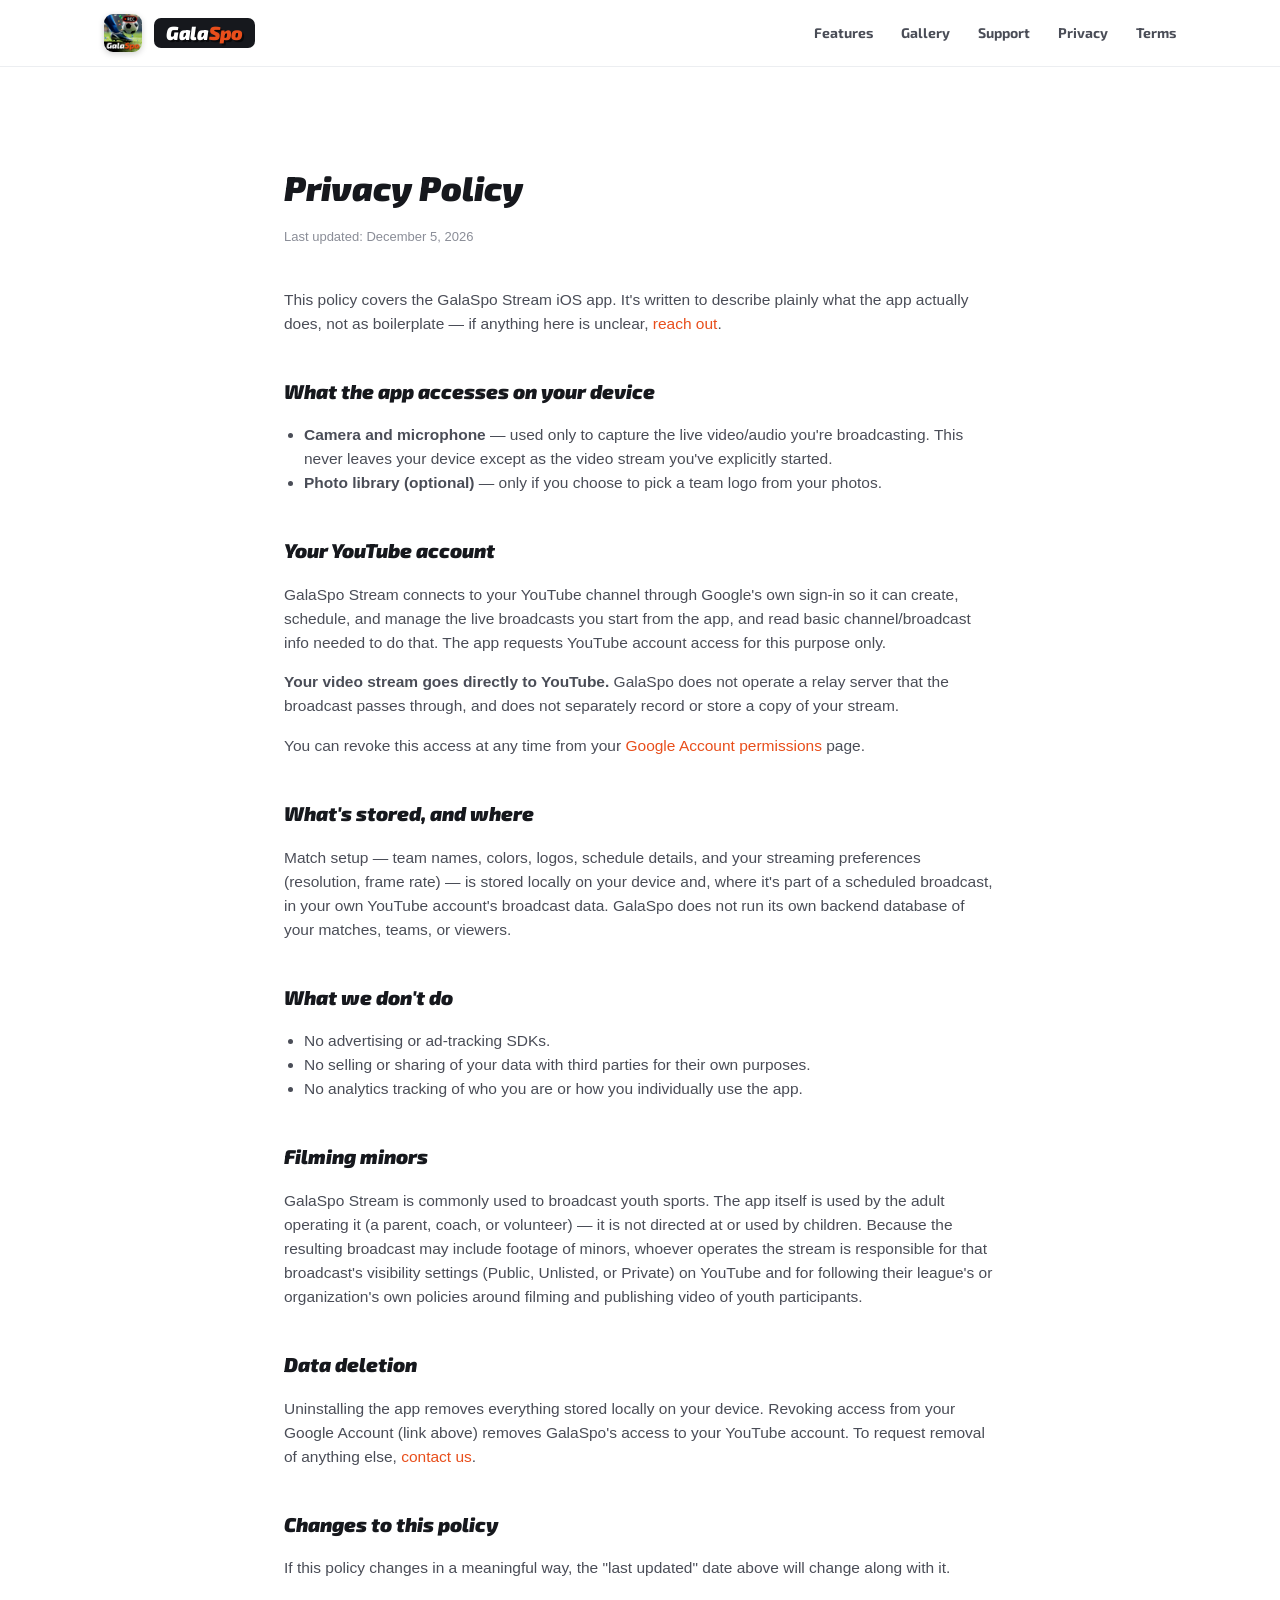
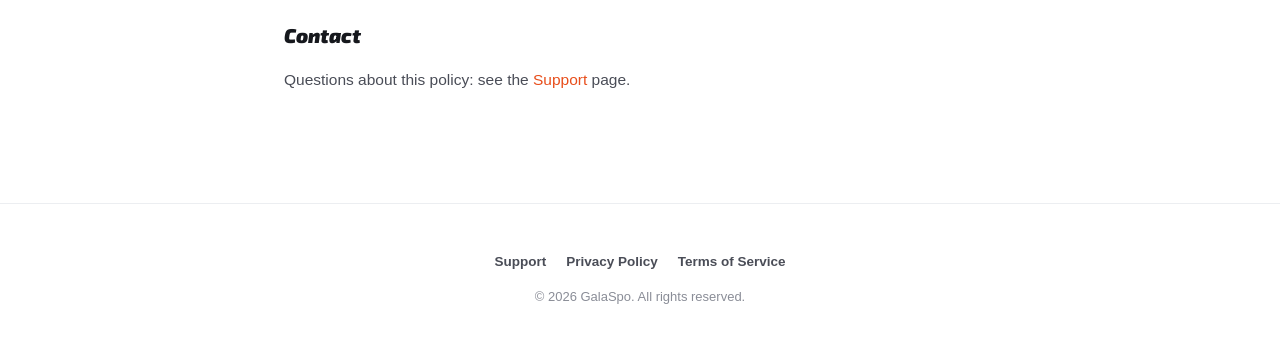
==== privacy.html @ 10a59825 "Rewrite hero copy, add Terms of Service page Catchier "no crew, no cost" hero lead. Terms of Service" ====
<!doctype html>
<html lang="en">
<head>
<meta charset="utf-8">
<meta name="viewport" content="width=device-width, initial-scale=1">
<meta name="color-scheme" content="only light">
<title>Privacy Policy — GalaSpo Stream</title>
<link rel="preconnect" href="https://fonts.googleapis.com">
<link rel="preconnect" href="https://fonts.gstatic.com" crossorigin>
<link href="https://fonts.googleapis.com/css2?family=Exo+2:ital,wght@0,700;0,900;1,900&display=swap" rel="stylesheet">
<link rel="icon" href="images/brand/favicon-32.png" sizes="32x32">
<link rel="icon" href="images/brand/favicon-16.png" sizes="16x16">
<link rel="apple-touch-icon" href="images/brand/favicon-180.png">
<link rel="stylesheet" href="styles.css">
</head>
<body>

<header class="site">
  <nav class="site">
    <div class="brand">
      <img class="app-icon" src="images/brand/app-icon-180.png" alt="GalaSpo Stream app icon">
      <div class="logo-wordmark"><span class="gala">Gala</span><span class="spo">Spo</span></div>
    </div>
    <div class="links">
      <a href="index.html#features">Features</a>
      <a href="index.html#gallery">Gallery</a>
      <a href="support.html">Support</a>
      <a href="privacy.html">Privacy</a>
      <a href="terms.html">Terms</a>
    </div>
  </nav>
</header>

<div class="doc">
  <h1>Privacy Policy</h1>
  <p class="updated">Last updated: <span id="date"></span></p>

  <p>
    This policy covers the GalaSpo Stream iOS app. It's written to describe
    plainly what the app actually does, not as boilerplate — if anything
    here is unclear, <a href="support.html">reach out</a>.
  </p>

  <h2>What the app accesses on your device</h2>
  <ul>
    <li><strong>Camera and microphone</strong> — used only to capture the live video/audio you're broadcasting. This never leaves your device except as the video stream you've explicitly started.</li>
    <li><strong>Photo library (optional)</strong> — only if you choose to pick a team logo from your photos.</li>
  </ul>

  <h2>Your YouTube account</h2>
  <p>
    GalaSpo Stream connects to your YouTube channel through Google's own
    sign-in so it can create, schedule, and manage the live broadcasts you
    start from the app, and read basic channel/broadcast info needed to do
    that. The app requests YouTube account access for this purpose only.
  </p>
  <p>
    <strong>Your video stream goes directly to YouTube.</strong> GalaSpo
    does not operate a relay server that the broadcast passes through, and
    does not separately record or store a copy of your stream.
  </p>
  <p>
    You can revoke this access at any time from your
    <a href="https://myaccount.google.com/permissions" target="_blank" rel="noopener">Google Account permissions</a>
    page.
  </p>

  <h2>What's stored, and where</h2>
  <p>
    Match setup — team names, colors, logos, schedule details, and your
    streaming preferences (resolution, frame rate) — is stored locally on
    your device and, where it's part of a scheduled broadcast, in your own
    YouTube account's broadcast data. GalaSpo does not run its own backend
    database of your matches, teams, or viewers.
  </p>

  <h2>What we don't do</h2>
  <ul>
    <li>No advertising or ad-tracking SDKs.</li>
    <li>No selling or sharing of your data with third parties for their own purposes.</li>
    <li>No analytics tracking of who you are or how you individually use the app.</li>
  </ul>

  <h2>Filming minors</h2>
  <p>
    GalaSpo Stream is commonly used to broadcast youth sports. The app
    itself is used by the adult operating it (a parent, coach, or
    volunteer) — it is not directed at or used by children. Because the
    resulting broadcast may include footage of minors, whoever operates
    the stream is responsible for that broadcast's visibility settings
    (Public, Unlisted, or Private) on YouTube and for following their
    league's or organization's own policies around filming and publishing
    video of youth participants.
  </p>

  <h2>Data deletion</h2>
  <p>
    Uninstalling the app removes everything stored locally on your device.
    Revoking access from your Google Account (link above) removes GalaSpo's
    access to your YouTube account. To request removal of anything else,
    <a href="support.html">contact us</a>.
  </p>

  <h2>Changes to this policy</h2>
  <p>
    If this policy changes in a meaningful way, the "last updated" date
    above will change along with it.
  </p>

  <h2>Contact</h2>
  <p>Questions about this policy: see the <a href="support.html">Support</a> page.</p>
</div>

<footer class="site">
  <div class="links">
    <a href="support.html">Support</a>
    <a href="privacy.html">Privacy Policy</a>
    <a href="terms.html">Terms of Service</a>
  </div>
  &copy; <span id="year"></span> GalaSpo. All rights reserved.
</footer>

<script>
  document.getElementById("year").textContent = new Date().getFullYear();
  document.getElementById("date").textContent = new Date().toLocaleDateString(undefined, { year: "numeric", month: "long", day: "numeric" });
</script>
</body>
</html>
---- styles.css ----
:root {
  --bg: #ffffff;
  --ink: #16181d;
  --ink-dim: #4a4d57;
  --ink-faint: #8a8d97;
  --orange: #e84e1b;
  --orange-dim: rgba(232, 78, 27, 0.12);
  --border: #eceef1;
  --panel: #f7f7f9;
  --max: 1120px;
}

* { box-sizing: border-box; }

/* Forces light rendering unconditionally — without this, a browser in
   system dark mode can still dark-style native chrome this page doesn't
   explicitly control (scrollbars, form control chrome, default focus
   rings) even though every background/text color below is already a
   hardcoded light-theme value, not a dark-mode-adaptive one. */
html { color-scheme: only light; }

html { scroll-behavior: smooth; }

body {
  margin: 0;
  font-family: -apple-system, BlinkMacSystemFont, "Segoe UI", Roboto, Helvetica, Arial, sans-serif;
  background: var(--bg);
  color: var(--ink);
  line-height: 1.55;
}

/* Headers/accents use Exo 2 throughout, per brand spec */
h1, h2, h3, .logo-wordmark, .kicker, .eyebrow, nav.site .links a, .btn {
  font-family: "Exo 2", -apple-system, BlinkMacSystemFont, sans-serif;
}

/* Headers specifically (not the kicker/eyebrow labels, nav links, or
   buttons above — those stay upright) are italic, matching the
   wordmark's own Black Italic treatment. Needs the actual italic font
   file loaded at whatever weight each header renders at (see each
   header's own font-weight below) — the <link> in every page's <head>
   was widened to cover this; without a matching italic weight loaded,
   the browser falls back to a synthetic slant instead of the real font. */
h1, h2, h3 {
  font-style: italic;
}

a { color: var(--orange); text-decoration: none; }
a:hover { text-decoration: underline; }

img { max-width: 100%; display: block; }

.wrap {
  max-width: var(--max);
  margin: 0 auto;
  padding: 0 24px;
}

/* Nav / logo */
header.site {
  position: sticky;
  top: 0;
  z-index: 10;
  background: rgba(255, 255, 255, 0.9);
  backdrop-filter: saturate(150%) blur(10px);
  border-bottom: 1px solid var(--border);
}

nav.site {
  display: flex;
  align-items: center;
  justify-content: space-between;
  padding: 14px 24px;
  max-width: var(--max);
  margin: 0 auto;
}

.brand {
  display: flex;
  align-items: center;
  gap: 12px;
}

.brand img.app-icon {
  width: 38px;
  height: 38px;
  border-radius: 9px;
  box-shadow: 0 2px 6px rgba(0, 0, 0, 0.18);
}

/* The wordmark: Exo 2 Black Italic, "Gala" white / "Spo" brand orange,
   on a dark chip — matches the real app icon's own wordmark treatment
   exactly (white text needs a dark backing to read on a white page). */
.logo-wordmark {
  font-weight: 900;
  font-style: italic;
  font-size: 19px;
  letter-spacing: -0.3px;
  background: var(--ink);
  padding: 5px 12px 6px;
  border-radius: 7px;
  line-height: 1;
}

.logo-wordmark .gala { color: #ffffff; }
.logo-wordmark .spo { color: var(--orange); }

.logo-wordmark,
.logo-wordmark .gala,
.logo-wordmark .spo {
  text-shadow: 2px 2px 0 rgba(0, 0, 0, 0.55);
}

/* Larger hero version of the same wordmark */
.logo-wordmark.lg {
  font-size: 34px;
  padding: 10px 20px 12px;
  border-radius: 11px;
  display: inline-block;
}
.logo-wordmark.lg, .logo-wordmark.lg .gala, .logo-wordmark.lg .spo {
  text-shadow: 3px 3px 0 rgba(0, 0, 0, 0.55);
}

nav.site .links {
  display: flex;
  gap: 28px;
  font-size: 14px;
  font-weight: 700;
}

nav.site .links a { color: var(--ink-dim); }
nav.site .links a:hover { color: var(--orange); text-decoration: none; }

/* Hero */
.hero {
  padding: 80px 24px 0;
  text-align: center;
}

/* Scoped to .hero specifically, not the shared .wrap class (used
   elsewhere for full-width grids that must NOT be flex-centered) —
   belt-and-suspenders centering for the hero's own children alongside
   each element's individual margin: 0 auto. */
.hero .wrap {
  display: flex;
  flex-direction: column;
  align-items: center;
}

.hero .wrap > * { max-width: 100%; }

.hero .eyebrow {
  display: inline-block;
  color: var(--orange);
  font-weight: 800;
  letter-spacing: 2px;
  font-size: 12px;
  text-transform: uppercase;
  border: 1px solid var(--orange);
  border-radius: 999px;
  padding: 6px 14px;
  margin-bottom: 28px;
}

.hero-icon {
  display: block;
  width: 84px;
  height: 84px;
  border-radius: 20px;
  margin: 0 auto 28px;
  box-shadow: 0 8px 24px rgba(0, 0, 0, 0.18);
}

.hero h1 {
  font-size: clamp(32px, 6vw, 54px);
  font-weight: 900;
  margin: 0 0 18px;
  letter-spacing: -0.5px;
  color: var(--ink);
}

.hero h1 .accent { color: var(--orange); }

.hero p.lead {
  max-width: 620px;
  margin: 0 auto 36px;
  color: var(--ink-dim);
  font-size: clamp(16px, 2.2vw, 19px);
}

.cta-row {
  display: flex;
  gap: 16px;
  justify-content: center;
  flex-wrap: wrap;
  margin-bottom: 56px;
}

.btn {
  display: inline-block;
  padding: 14px 28px;
  border-radius: 10px;
  font-weight: 800;
  font-size: 15px;
  text-decoration: none;
}

.btn-primary {
  background: var(--orange);
  color: #fff;
}
.btn-primary:hover { background: #cf4416; text-decoration: none; }

.btn-secondary {
  background: transparent;
  color: var(--ink);
  border: 1px solid var(--border);
}
.btn-secondary:hover { border-color: var(--orange); text-decoration: none; color: var(--orange); }

.status-badge {
  display: inline-flex;
  align-items: center;
  gap: 9px;
  background: var(--panel);
  border: 1px solid var(--border);
  border-radius: 999px;
  padding: 9px 18px;
  font-size: 13px;
  font-weight: 700;
  color: var(--ink-dim);
  margin-bottom: 56px;
}

.status-dot {
  width: 8px;
  height: 8px;
  border-radius: 50%;
  background: var(--orange);
  flex: none;
  animation: status-pulse 2s ease-in-out infinite;
}

@keyframes status-pulse {
  0%, 100% { opacity: 1; }
  50% { opacity: 0.3; }
}

.hero-image {
  max-width: 880px;
  margin: 0 auto;
}
.hero-image img, .hero-image svg { width: 100%; height: auto; }

/* Sections */
section { padding: 88px 24px; }

.section-head {
  text-align: center;
  max-width: 640px;
  margin: 0 auto 56px;
}

.section-head .kicker {
  color: var(--orange);
  font-weight: 800;
  letter-spacing: 2px;
  font-size: 12px;
  text-transform: uppercase;
}

.section-head h2 {
  font-size: clamp(26px, 4vw, 36px);
  margin: 10px 0 12px;
  font-weight: 900;
  color: var(--ink);
}

.section-head p {
  color: var(--ink-dim);
  font-size: 16px;
}

/* Image-heavy alternating feature rows */
.feature-row {
  display: grid;
  grid-template-columns: 1fr 1fr;
  gap: 56px;
  align-items: center;
  padding: 56px 0;
  border-bottom: 1px solid var(--border);
}

.feature-row:last-child { border-bottom: none; }

.feature-row.reverse .feature-media { order: 2; }
.feature-row.reverse .feature-text { order: 1; }

@media (max-width: 780px) {
  .feature-row, .feature-row.reverse .feature-media, .feature-row.reverse .feature-text {
    grid-template-columns: 1fr;
    order: initial;
  }
  .feature-row { grid-template-columns: 1fr; gap: 28px; }
}

.feature-media {
  background: var(--panel);
  border: 1px solid var(--border);
  border-radius: 18px;
  padding: 28px;
  display: flex;
  align-items: center;
  justify-content: center;
}

.feature-media svg { width: 100%; height: auto; max-width: 360px; }

.feature-text .num {
  color: var(--orange);
  font-weight: 900;
  font-size: 13px;
  letter-spacing: 2px;
  margin-bottom: 10px;
  display: block;
}

.feature-text h3 {
  font-size: 24px;
  font-weight: 900;
  margin: 0 0 12px;
  color: var(--ink);
}

.feature-text p {
  color: var(--ink-dim);
  font-size: 16px;
  margin: 0;
}

/* Gallery */
.gallery-section { background: var(--panel); border-top: 1px solid var(--border); border-bottom: 1px solid var(--border); }

.gallery-grid {
  display: grid;
  grid-template-columns: repeat(auto-fill, minmax(220px, 1fr));
  gap: 16px;
}

.gallery-item {
  aspect-ratio: 4 / 3;
  border-radius: 12px;
  overflow: hidden;
  border: 1px solid var(--border);
  background: #fff;
}

.gallery-item img {
  width: 100%;
  height: 100%;
  object-fit: cover;
}

.gallery-empty {
  aspect-ratio: 4 / 3;
  border-radius: 12px;
  border: 1.5px dashed #d7d9de;
  display: flex;
  align-items: center;
  justify-content: center;
  text-align: center;
  color: var(--ink-faint);
  font-size: 13px;
  padding: 16px;
  background: #fff;
}

/* Footer */
footer.site {
  padding: 48px 24px;
  border-top: 1px solid var(--border);
  text-align: center;
  color: var(--ink-faint);
  font-size: 13px;
}

footer.site .links {
  display: flex;
  gap: 20px;
  justify-content: center;
  margin-bottom: 14px;
  font-size: 13.5px;
  font-weight: 700;
}

footer.site .links a { color: var(--ink-dim); }
footer.site .links a:hover { color: var(--orange); }

/* Simple content pages (privacy/support) */
.doc {
  max-width: 760px;
  margin: 0 auto;
  padding: 72px 24px 96px;
}

.doc h1 { font-size: 34px; font-weight: 900; margin-bottom: 6px; color: var(--ink); }
.doc .updated { color: var(--ink-faint); font-size: 13px; margin-bottom: 40px; }
.doc h2 { font-size: 20px; font-weight: 900; margin-top: 40px; color: var(--ink); }
.doc p, .doc li { color: var(--ink-dim); font-size: 15.5px; }
.doc ul { padding-left: 20px; }
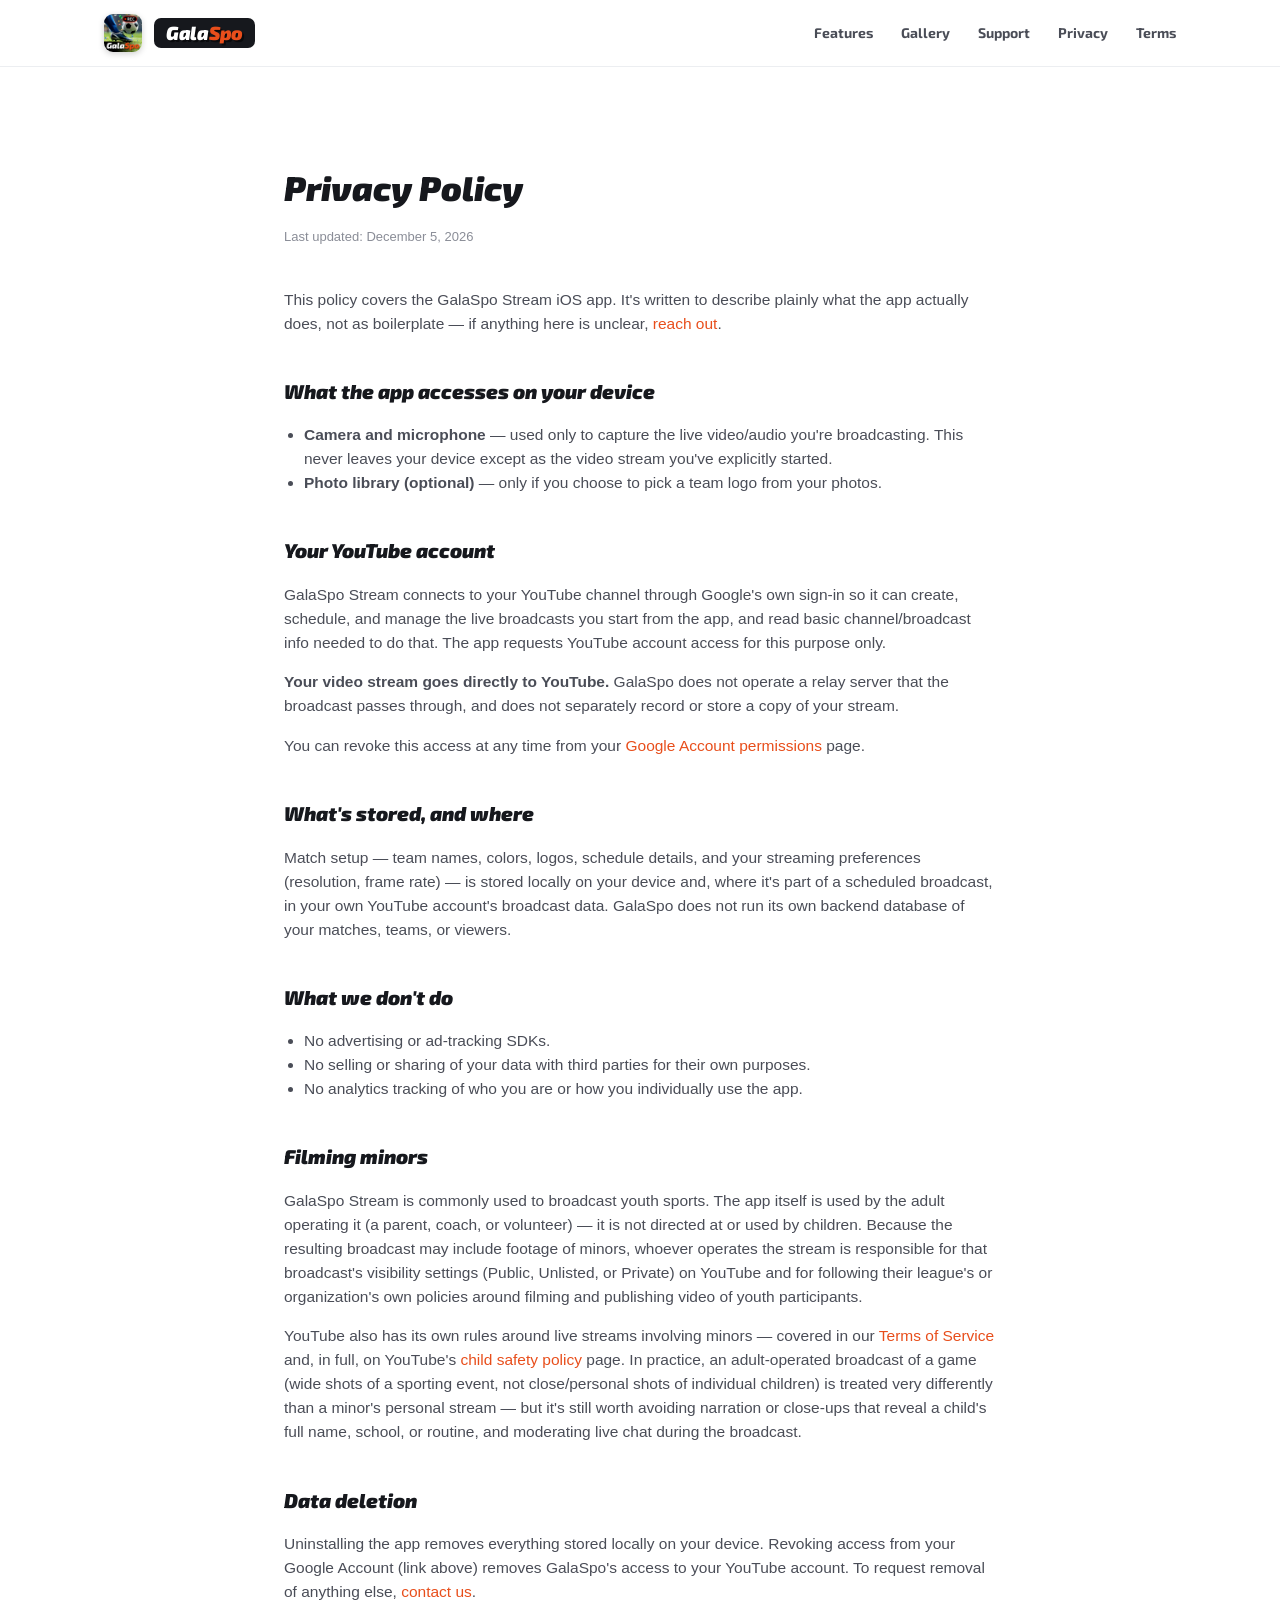
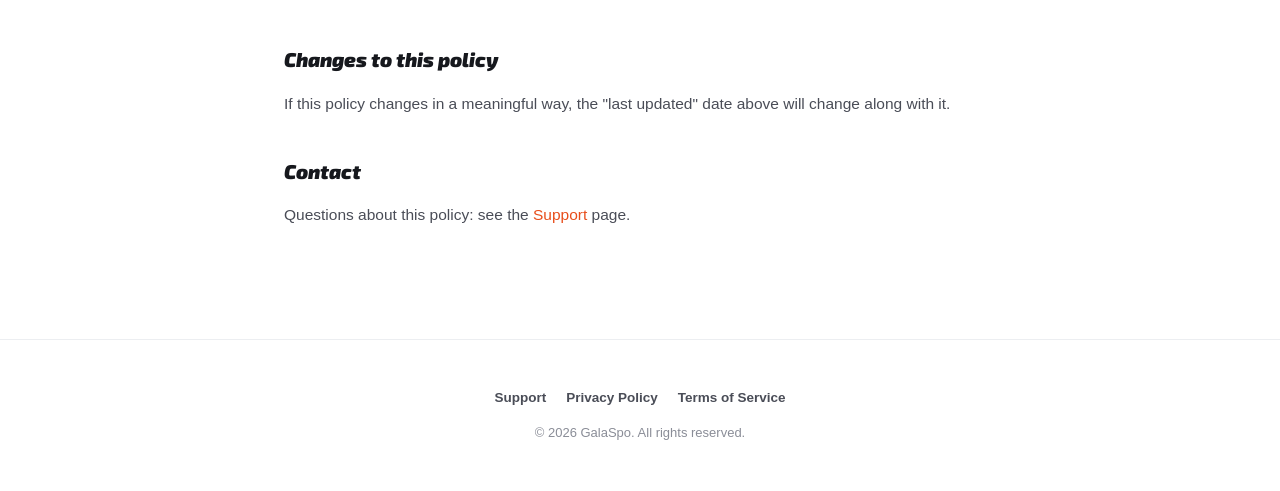
==== commit 2777dd51: "Note YouTube's own age/live-streaming rules in Terms and Privacy Not GalaSpo's policy to set or enfo" ====
--- a/privacy.html
+++ b/privacy.html
@@ -92,6 +92,17 @@
     league's or organization's own policies around filming and publishing
     video of youth participants.
   </p>
+  <p>
+    YouTube also has its own rules around live streams involving minors —
+    covered in our <a href="terms.html">Terms of Service</a> and, in full,
+    on YouTube's <a href="https://support.google.com/youtube/answer/2801999" target="_blank" rel="noopener">child safety policy</a> page.
+    In practice, an adult-operated broadcast of a game (wide shots of a
+    sporting event, not close/personal shots of individual children) is
+    treated very differently than a minor's personal stream — but it's
+    still worth avoiding narration or close-ups that reveal a child's full
+    name, school, or routine, and moderating live chat during the
+    broadcast.
+  </p>
 
   <h2>Data deletion</h2>
   <p>
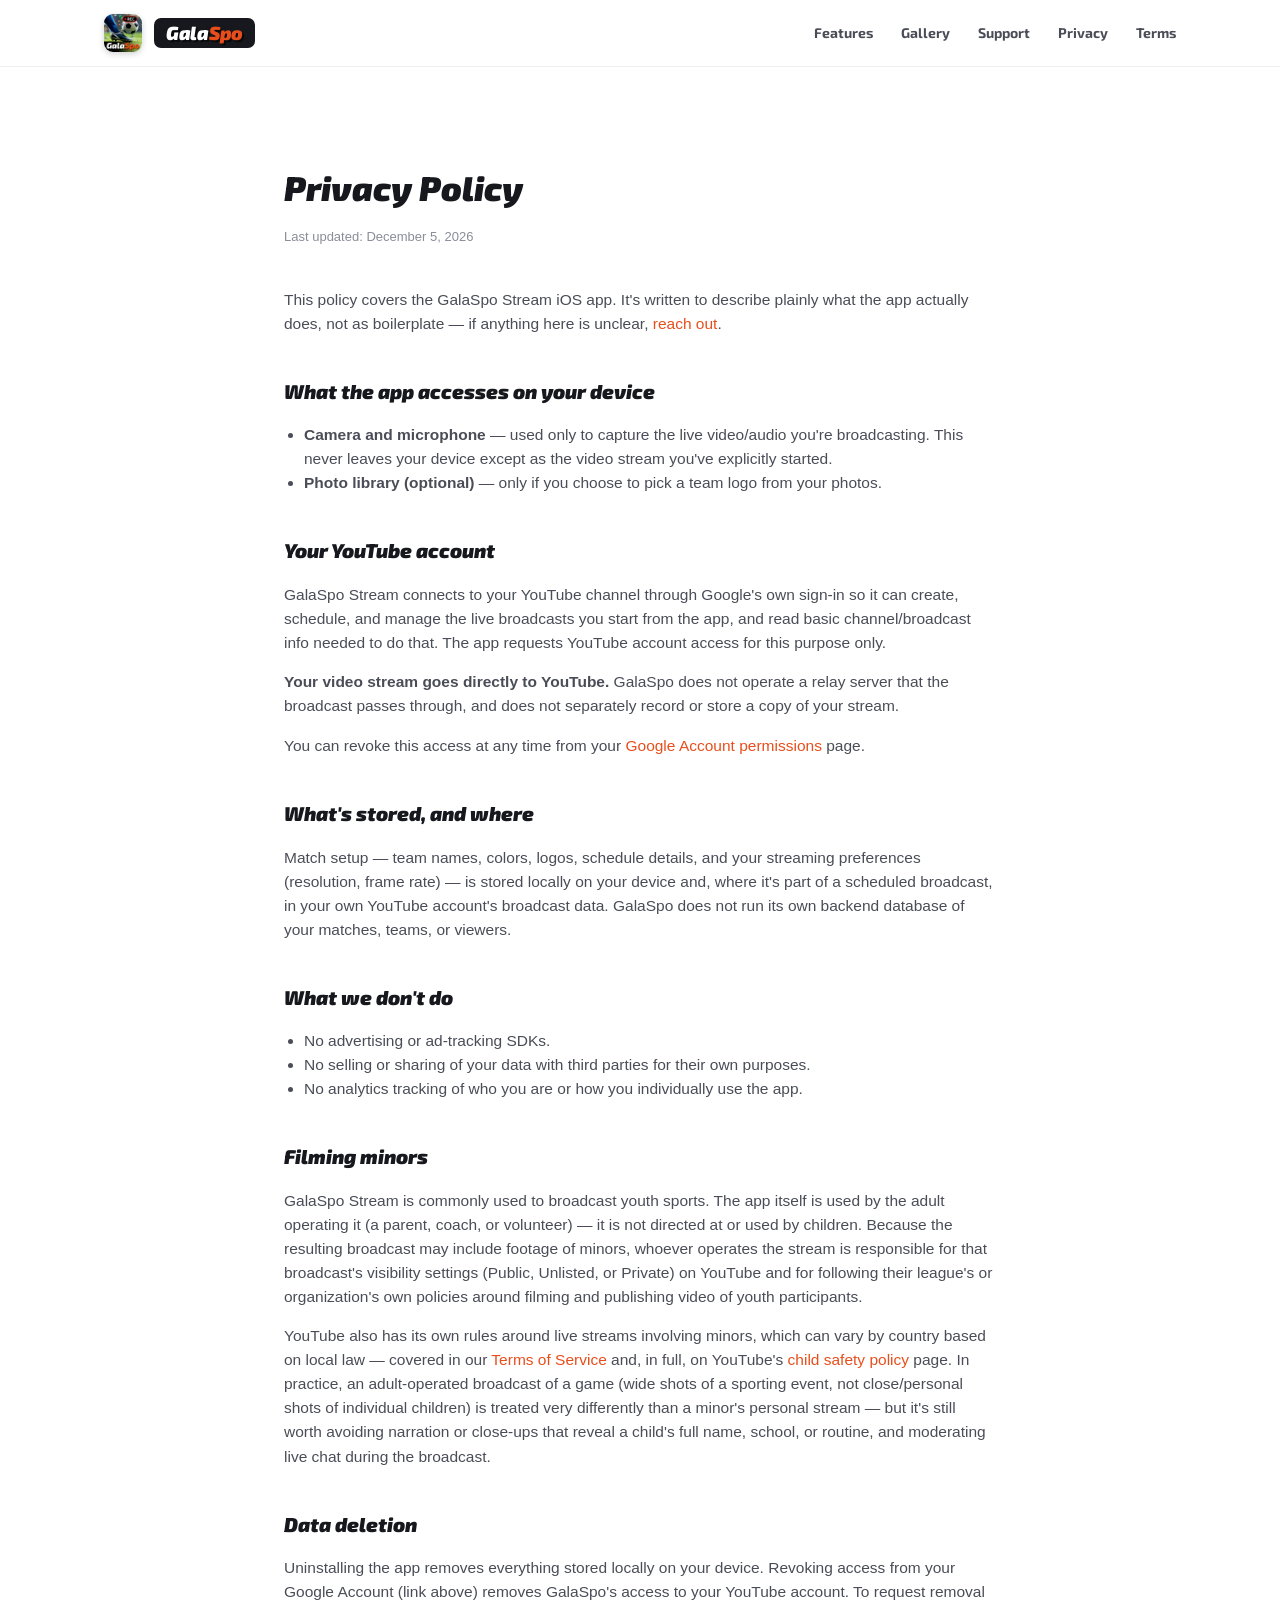
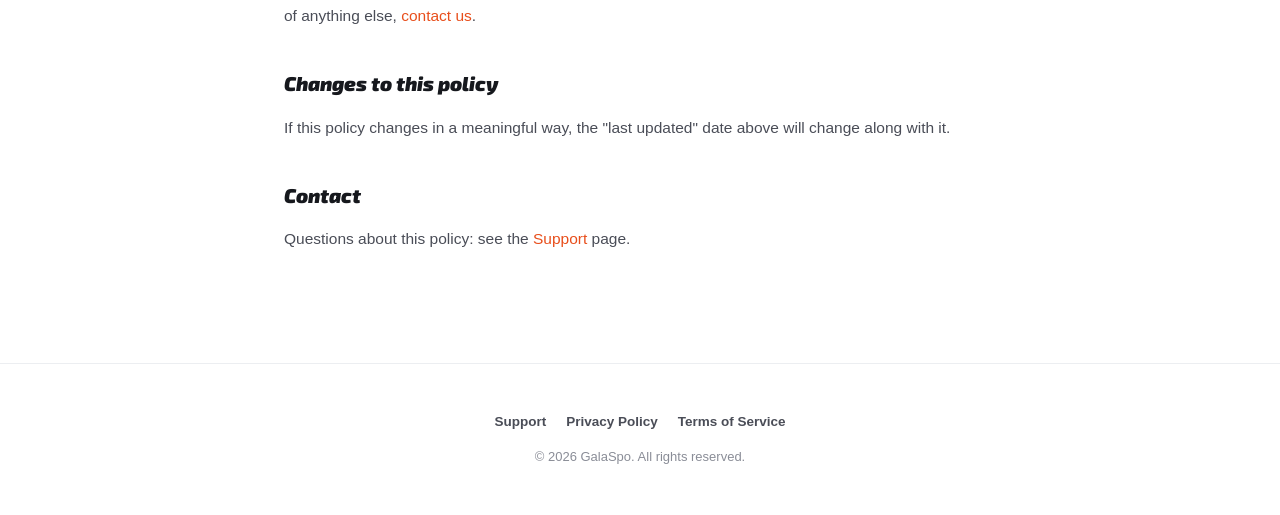
==== commit cfe7f05d: "Note that YouTube's age/content policies can vary by country" ====
--- a/privacy.html
+++ b/privacy.html
@@ -93,9 +93,10 @@
     video of youth participants.
   </p>
   <p>
-    YouTube also has its own rules around live streams involving minors —
-    covered in our <a href="terms.html">Terms of Service</a> and, in full,
-    on YouTube's <a href="https://support.google.com/youtube/answer/2801999" target="_blank" rel="noopener">child safety policy</a> page.
+    YouTube also has its own rules around live streams involving minors,
+    which can vary by country based on local law — covered in our
+    <a href="terms.html">Terms of Service</a> and, in full, on YouTube's
+    <a href="https://support.google.com/youtube/answer/2801999" target="_blank" rel="noopener">child safety policy</a> page.
     In practice, an adult-operated broadcast of a game (wide shots of a
     sporting event, not close/personal shots of individual children) is
     treated very differently than a minor's personal stream — but it's
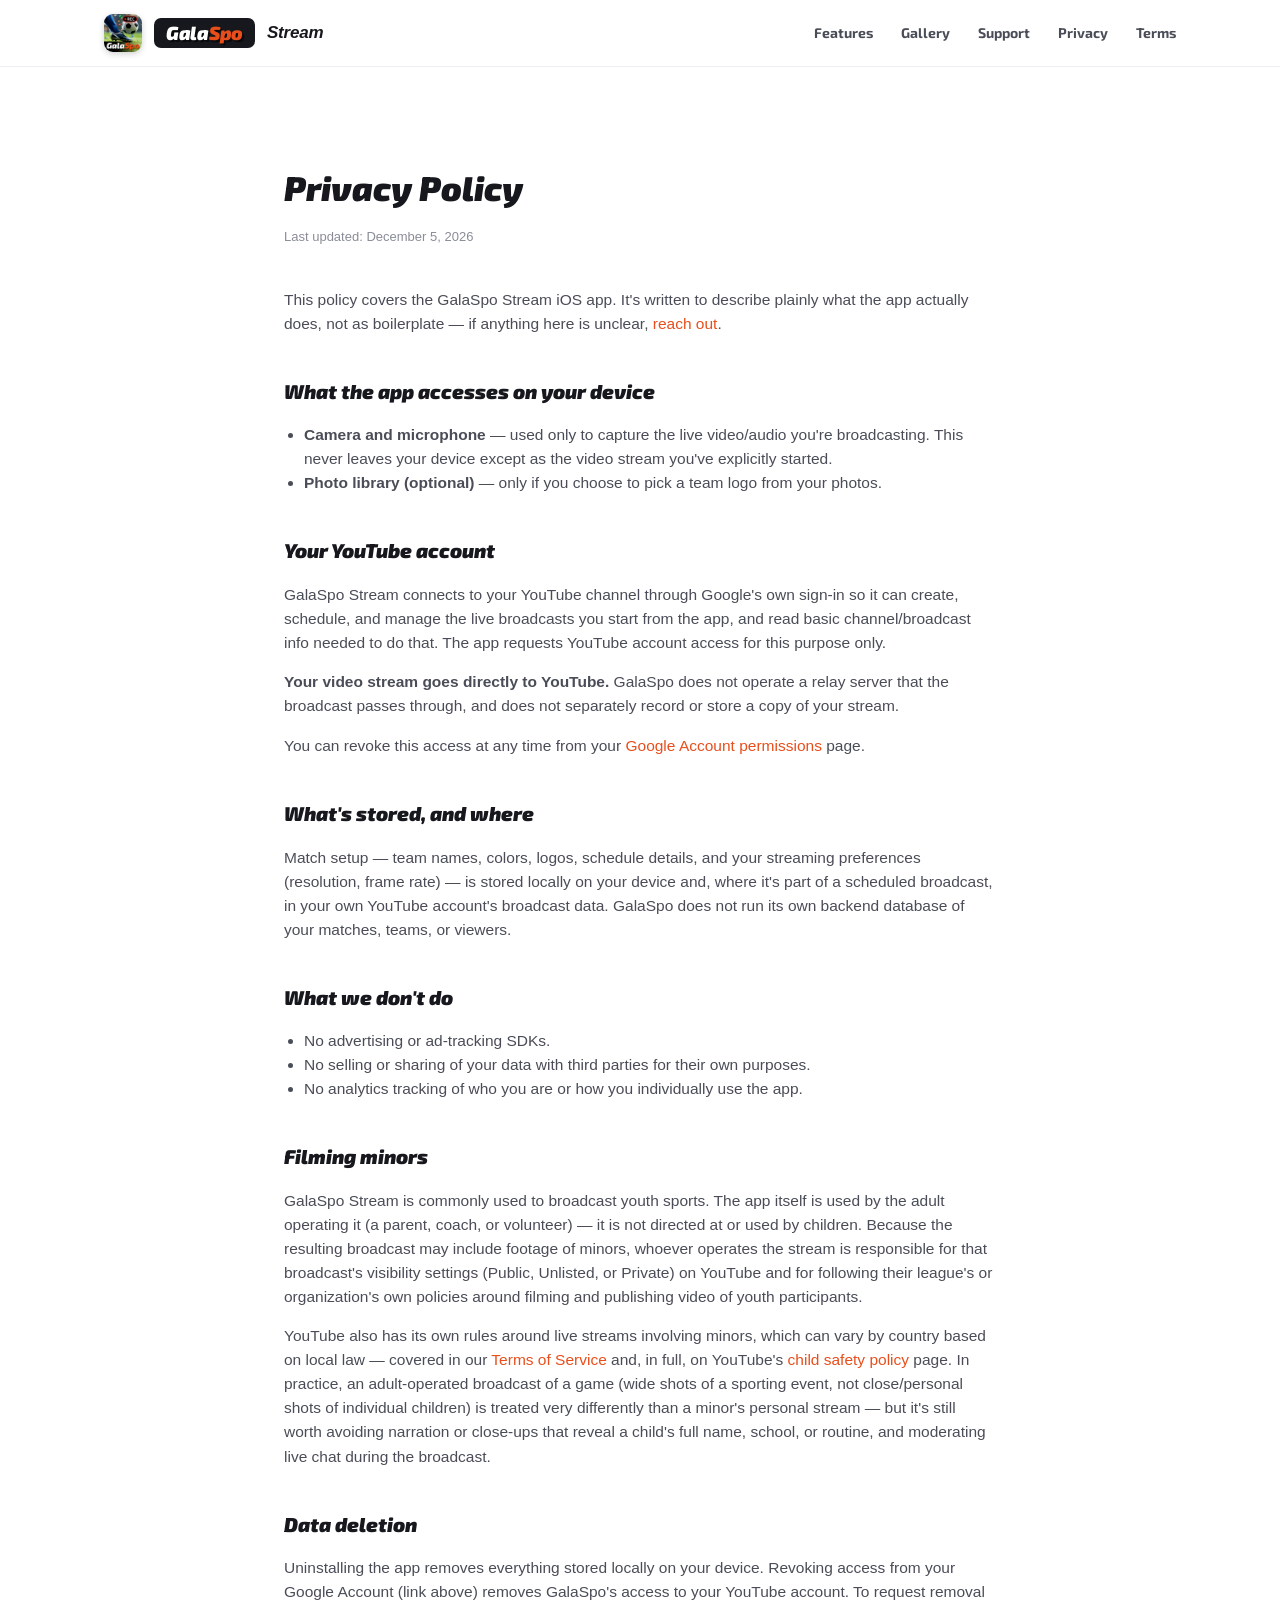
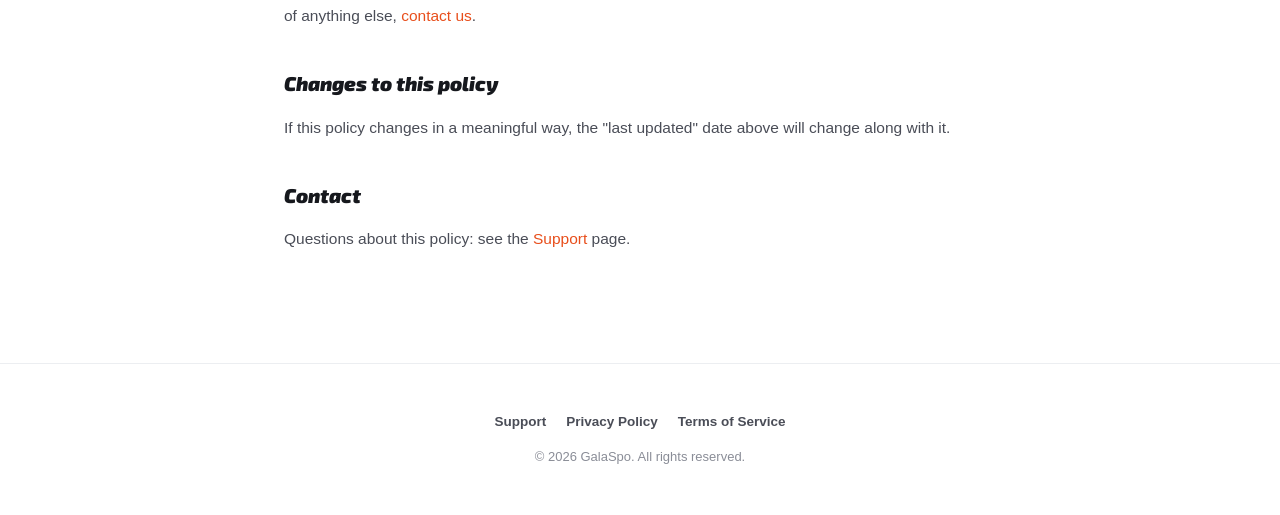
==== commit 6ce979be: "Reconcile app name for OAuth brand verification Trim homepage <title> to exactly "GalaSpo Stream" (w" ====
--- a/privacy.html
+++ b/privacy.html
@@ -17,10 +17,11 @@
 
 <header class="site">
   <nav class="site">
-    <div class="brand">
+    <a class="brand" href="index.html" aria-label="GalaSpo Stream home">
       <img class="app-icon" src="images/brand/app-icon-180.png" alt="GalaSpo Stream app icon">
       <div class="logo-wordmark"><span class="gala">Gala</span><span class="spo">Spo</span></div>
-    </div>
+      <span class="brand-suffix">Stream</span>
+    </a>
     <div class="links">
       <a href="index.html#features">Features</a>
       <a href="index.html#gallery">Gallery</a>
--- a/styles.css
+++ b/styles.css
@@ -79,6 +79,8 @@
   display: flex;
   align-items: center;
   gap: 12px;
+  text-decoration: none;
+  color: inherit;
 }
 
 .brand img.app-icon {
@@ -111,6 +113,18 @@
   text-shadow: 2px 2px 0 rgba(0, 0, 0, 0.55);
 }
 
+/* Plain-text "Stream" suffix next to the wordmark chip — keeps the
+   crafted logo asset itself untouched as "GalaSpo", while still giving
+   both automated crawlers and human reviewers a visible, unstyled
+   "GalaSpo Stream" reading for OAuth brand-verification matching. */
+.brand-suffix {
+  font-weight: 800;
+  font-style: italic;
+  font-size: 17px;
+  color: var(--ink);
+  letter-spacing: -0.2px;
+}
+
 /* Larger hero version of the same wordmark */
 .logo-wordmark.lg {
   font-size: 34px;
@@ -182,6 +196,13 @@
 
 .hero h1 .accent { color: var(--orange); }
 
+.hero p.punchline {
+  font-weight: 800;
+  font-size: clamp(17px, 2.4vw, 21px);
+  color: var(--ink);
+  margin: 0 0 16px;
+}
+
 .hero p.lead {
   max-width: 620px;
   margin: 0 auto 36px;
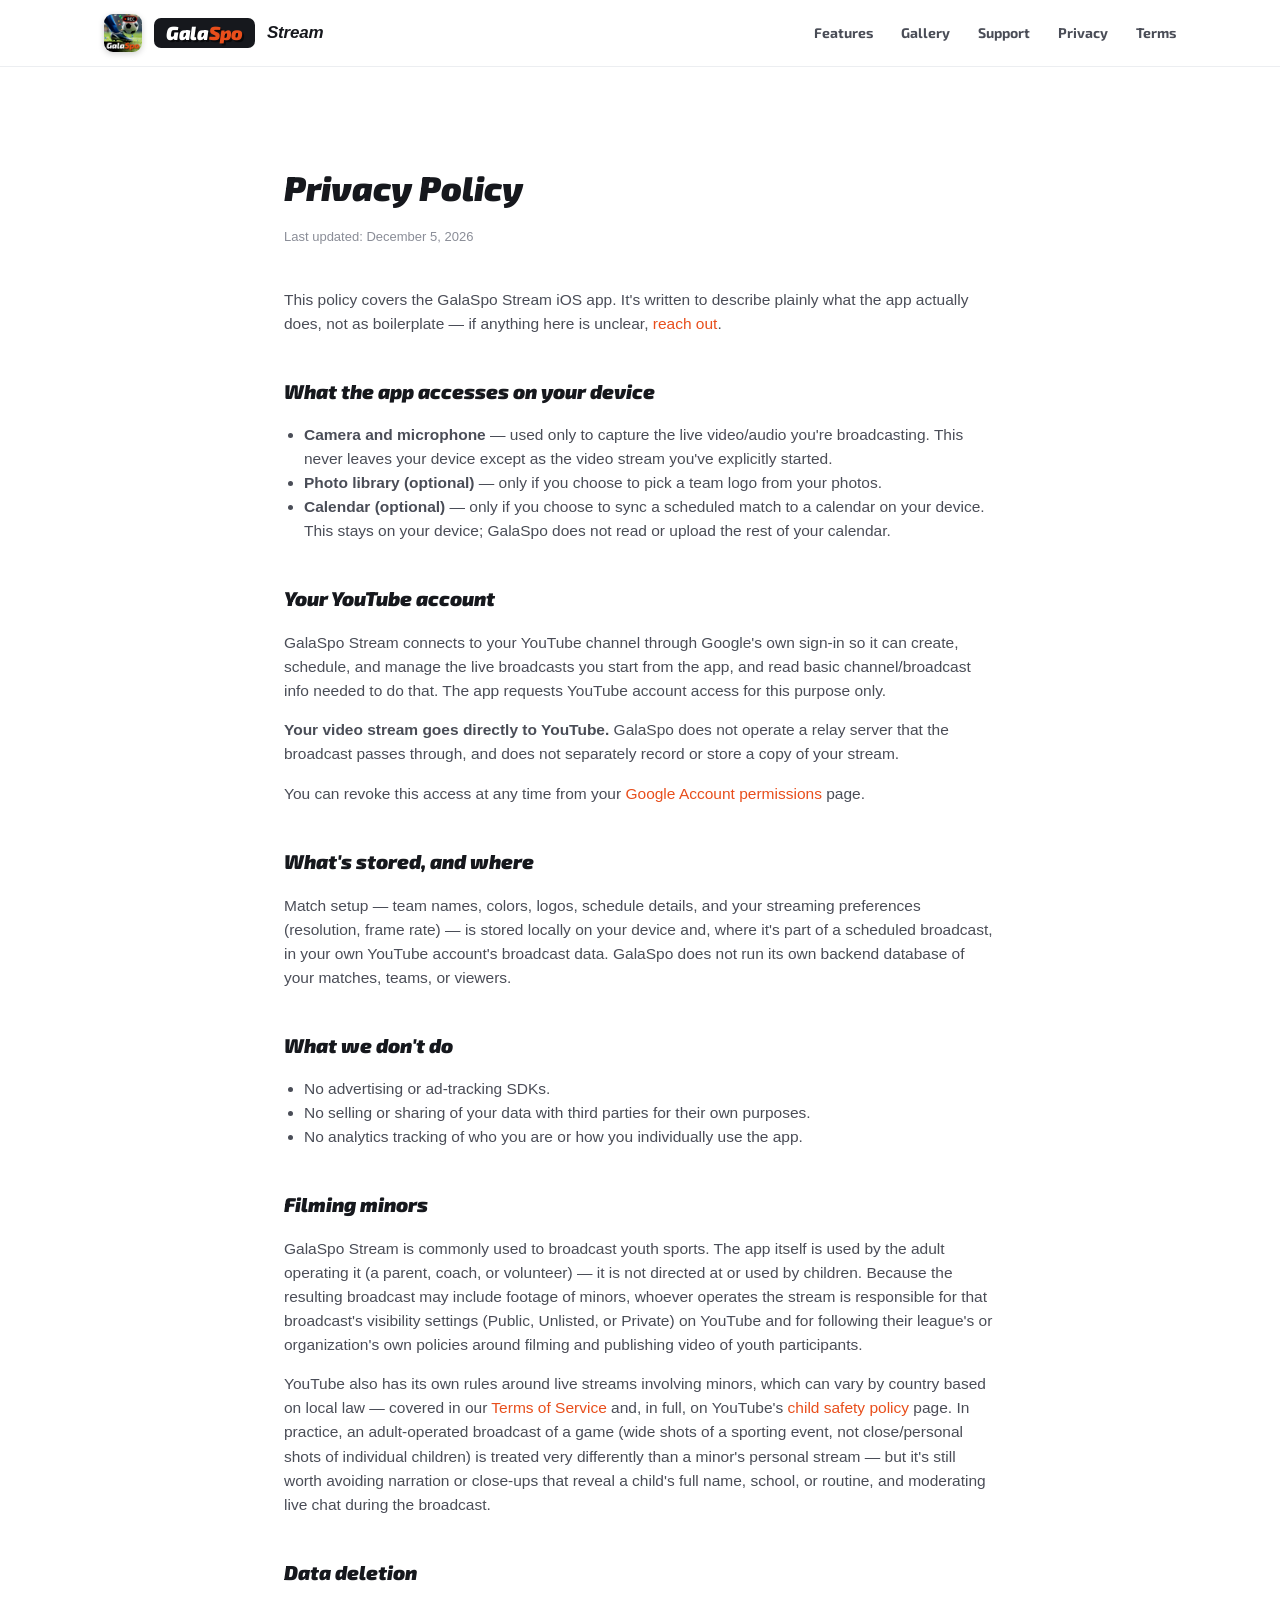
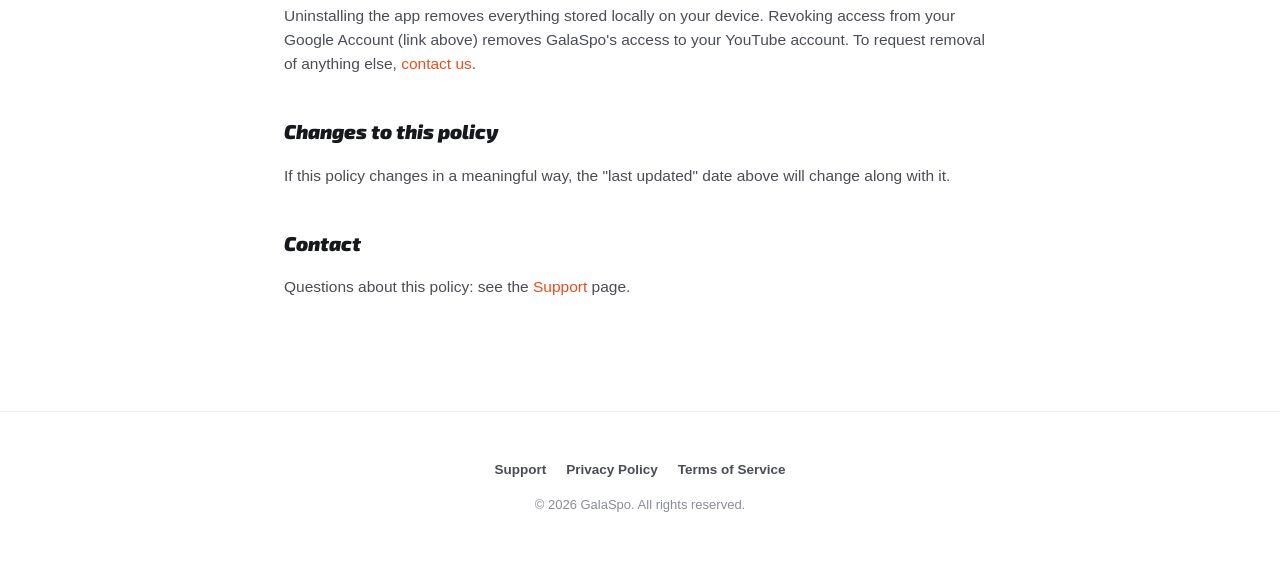
==== commit dc36fb46: "Disclose Calendar access in privacy policy The app requests Calendar permission for optional schedul" ====
--- a/privacy.html
+++ b/privacy.html
@@ -46,6 +46,7 @@
   <ul>
     <li><strong>Camera and microphone</strong> — used only to capture the live video/audio you're broadcasting. This never leaves your device except as the video stream you've explicitly started.</li>
     <li><strong>Photo library (optional)</strong> — only if you choose to pick a team logo from your photos.</li>
+    <li><strong>Calendar (optional)</strong> — only if you choose to sync a scheduled match to a calendar on your device. This stays on your device; GalaSpo does not read or upload the rest of your calendar.</li>
   </ul>
 
   <h2>Your YouTube account</h2>
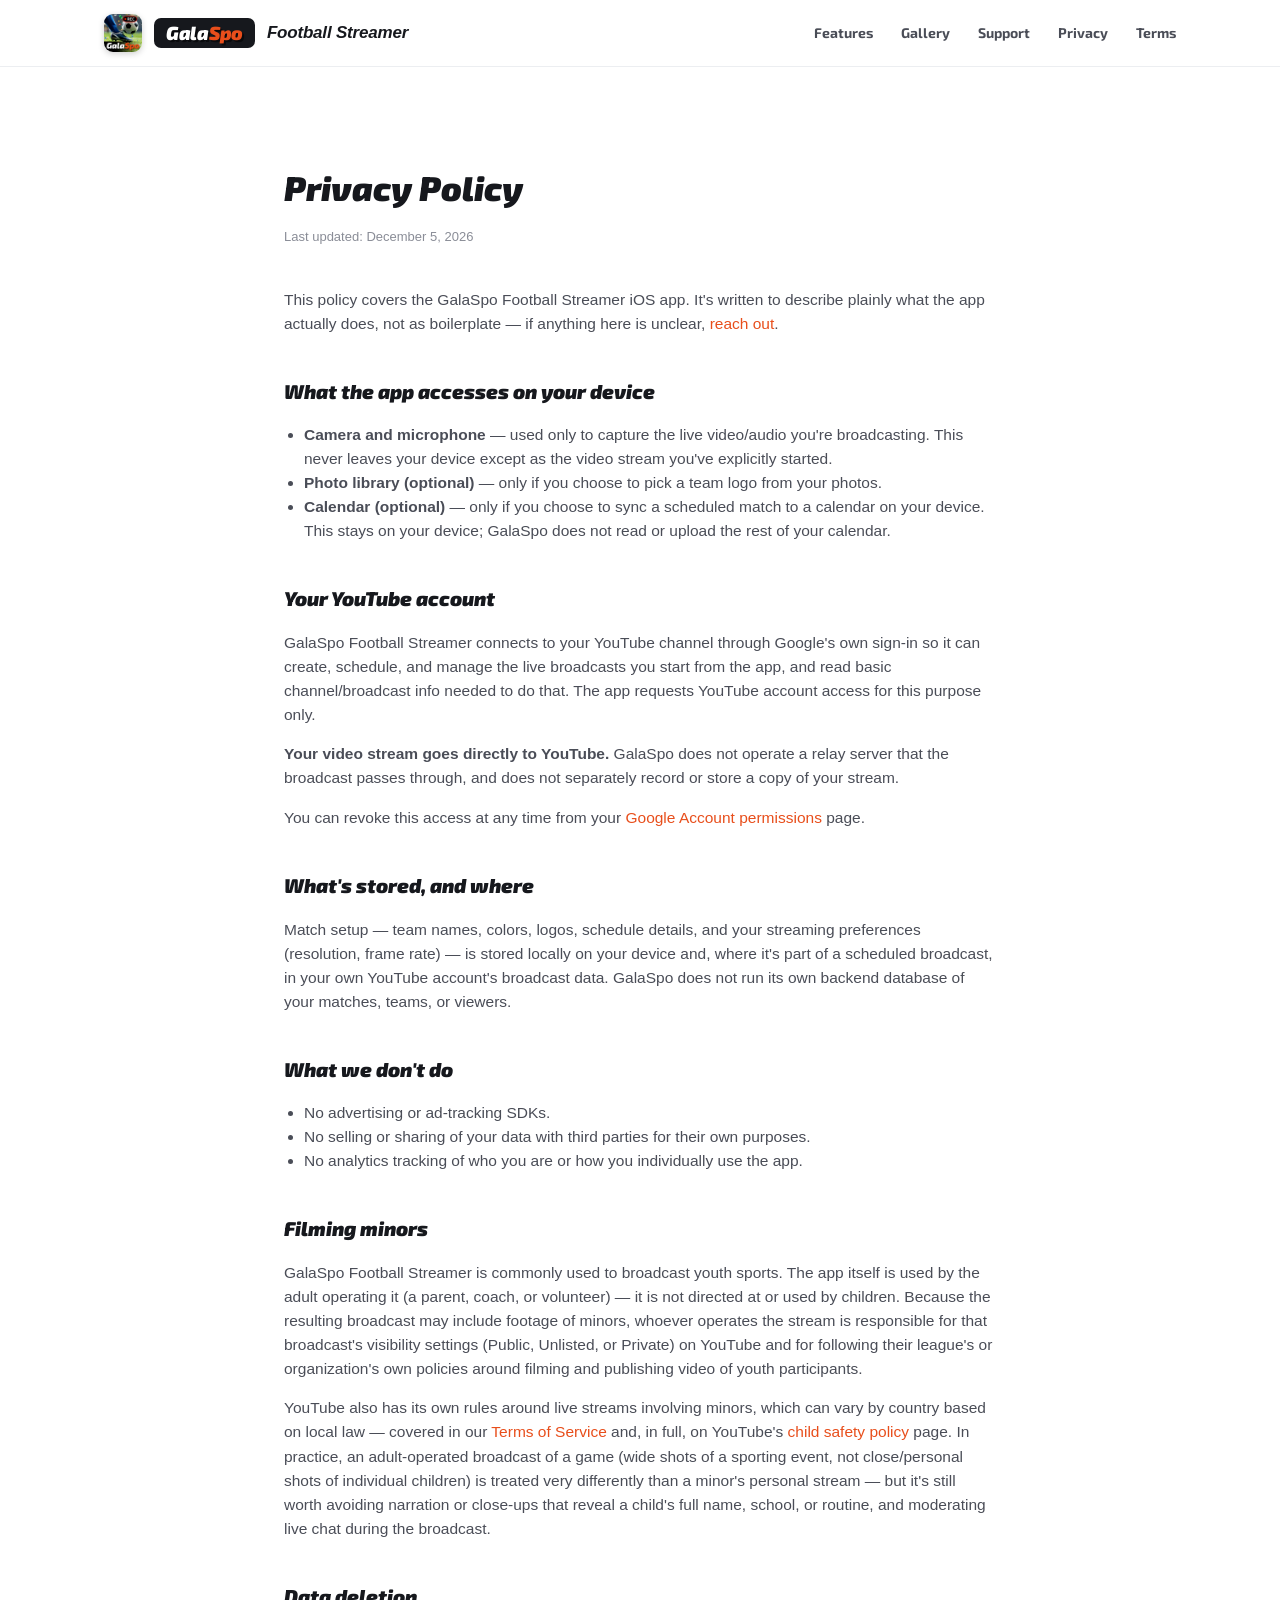
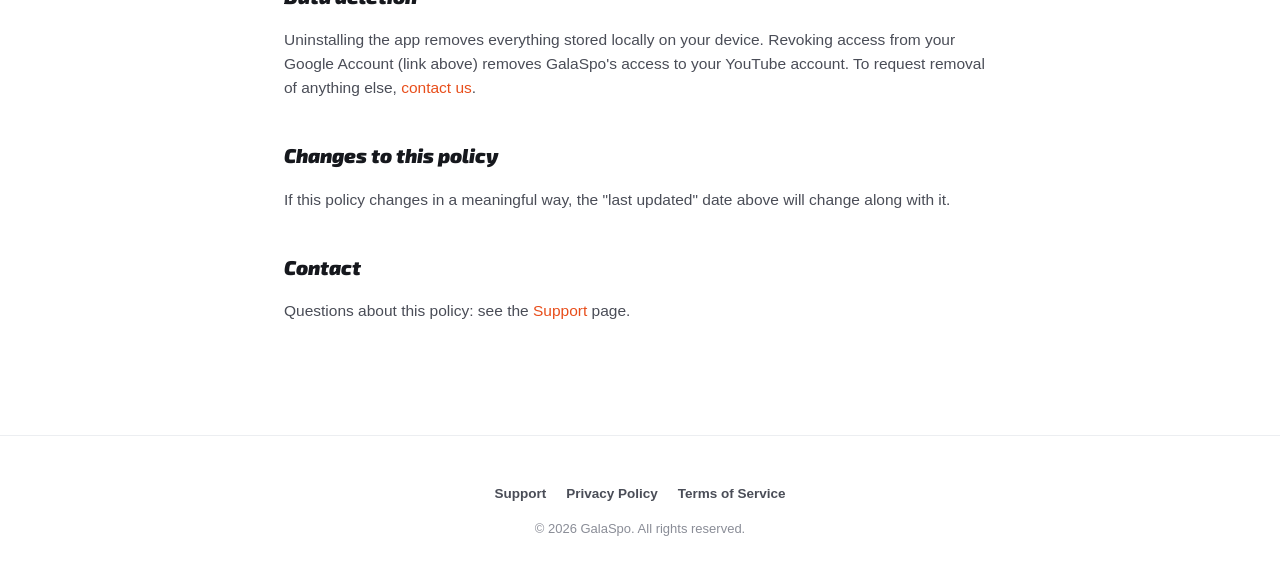
==== commit 3e6c2445: "Rename displayed app name to GalaSpo Football Streamer Matches the official App Store listing name, " ====
--- a/privacy.html
+++ b/privacy.html
@@ -4,7 +4,7 @@
 <meta charset="utf-8">
 <meta name="viewport" content="width=device-width, initial-scale=1">
 <meta name="color-scheme" content="only light">
-<title>Privacy Policy — GalaSpo Stream</title>
+<title>Privacy Policy — GalaSpo Football Streamer</title>
 <link rel="preconnect" href="https://fonts.googleapis.com">
 <link rel="preconnect" href="https://fonts.gstatic.com" crossorigin>
 <link href="https://fonts.googleapis.com/css2?family=Exo+2:ital,wght@0,700;0,900;1,900&display=swap" rel="stylesheet">
@@ -17,10 +17,10 @@
 
 <header class="site">
   <nav class="site">
-    <a class="brand" href="index.html" aria-label="GalaSpo Stream home">
-      <img class="app-icon" src="images/brand/app-icon-180.png" alt="GalaSpo Stream app icon">
+    <a class="brand" href="index.html" aria-label="GalaSpo Football Streamer home">
+      <img class="app-icon" src="images/brand/app-icon-180.png" alt="GalaSpo Football Streamer app icon">
       <div class="logo-wordmark"><span class="gala">Gala</span><span class="spo">Spo</span></div>
-      <span class="brand-suffix">Stream</span>
+      <span class="brand-suffix">Football Streamer</span>
     </a>
     <div class="links">
       <a href="index.html#features">Features</a>
@@ -37,7 +37,7 @@
   <p class="updated">Last updated: <span id="date"></span></p>
 
   <p>
-    This policy covers the GalaSpo Stream iOS app. It's written to describe
+    This policy covers the GalaSpo Football Streamer iOS app. It's written to describe
     plainly what the app actually does, not as boilerplate — if anything
     here is unclear, <a href="support.html">reach out</a>.
   </p>
@@ -51,7 +51,7 @@
 
   <h2>Your YouTube account</h2>
   <p>
-    GalaSpo Stream connects to your YouTube channel through Google's own
+    GalaSpo Football Streamer connects to your YouTube channel through Google's own
     sign-in so it can create, schedule, and manage the live broadcasts you
     start from the app, and read basic channel/broadcast info needed to do
     that. The app requests YouTube account access for this purpose only.
@@ -85,7 +85,7 @@
 
   <h2>Filming minors</h2>
   <p>
-    GalaSpo Stream is commonly used to broadcast youth sports. The app
+    GalaSpo Football Streamer is commonly used to broadcast youth sports. The app
     itself is used by the adult operating it (a parent, coach, or
     volunteer) — it is not directed at or used by children. Because the
     resulting broadcast may include footage of minors, whoever operates
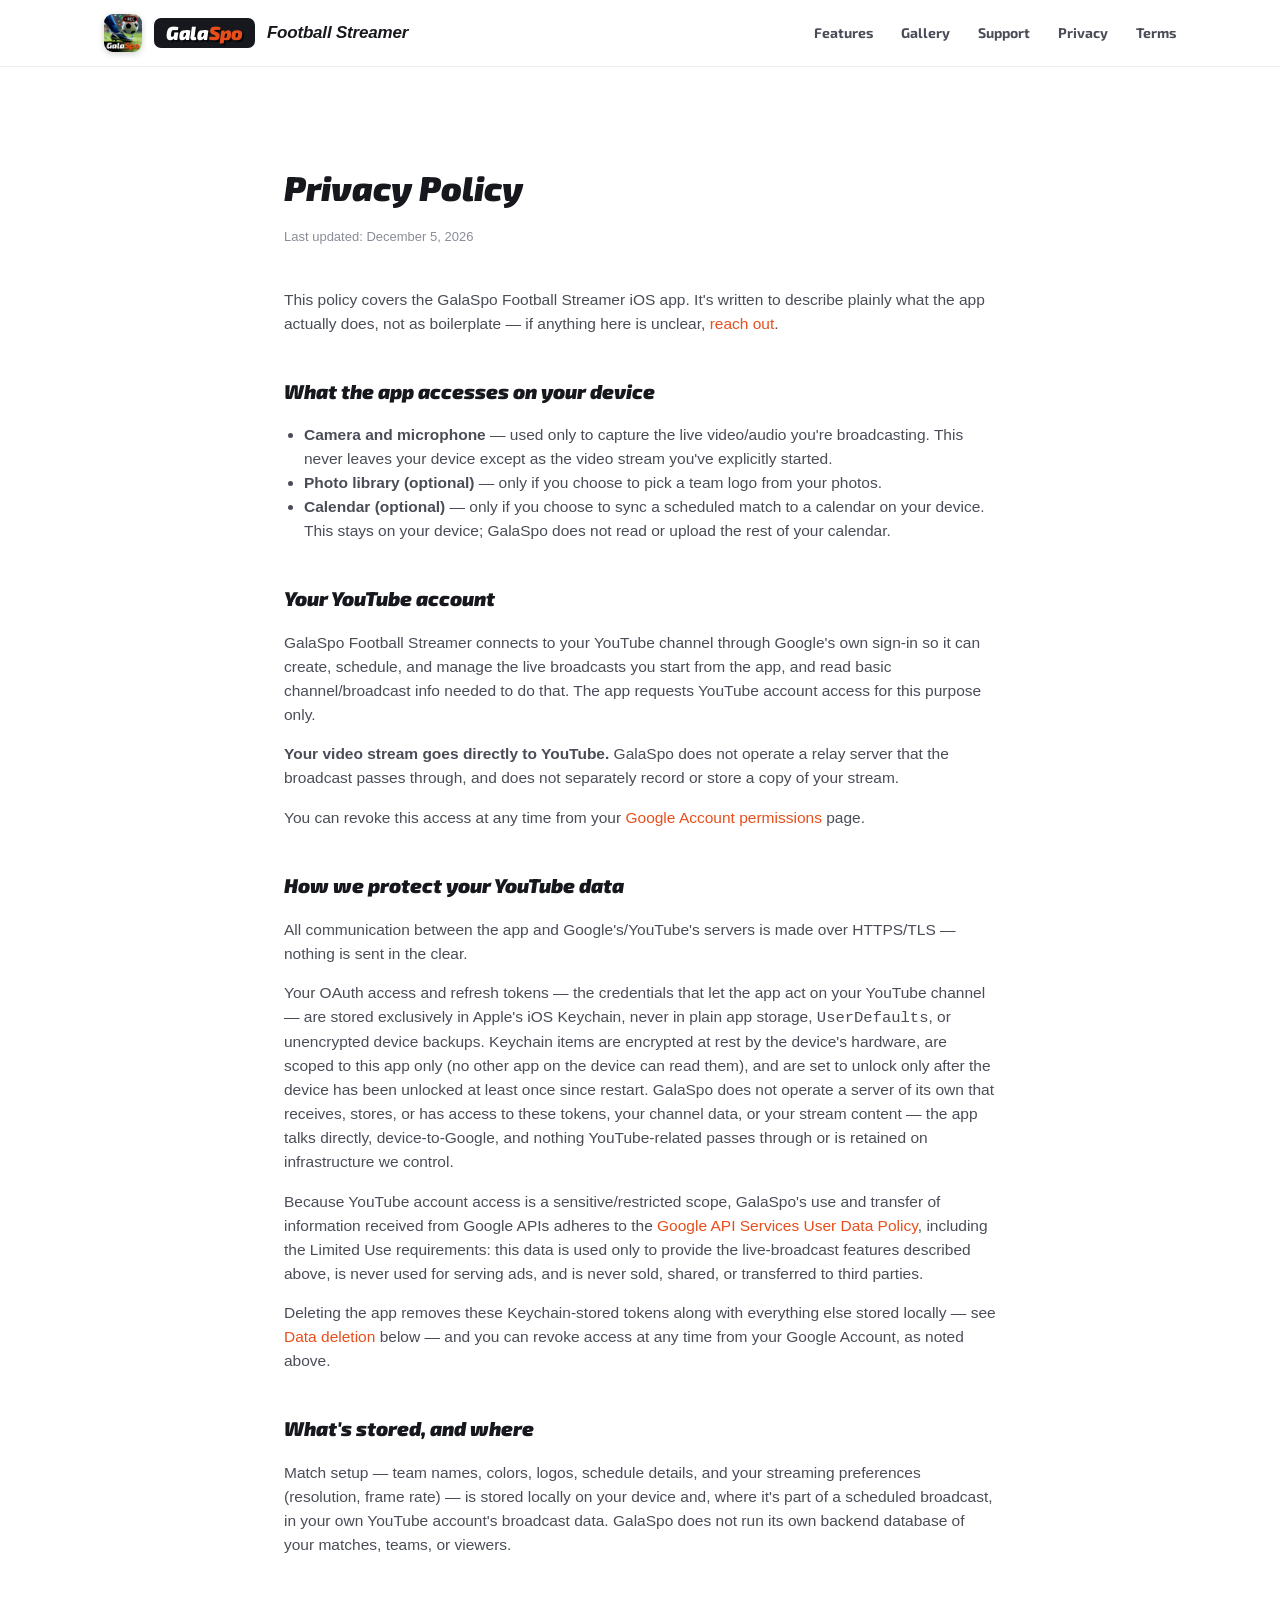
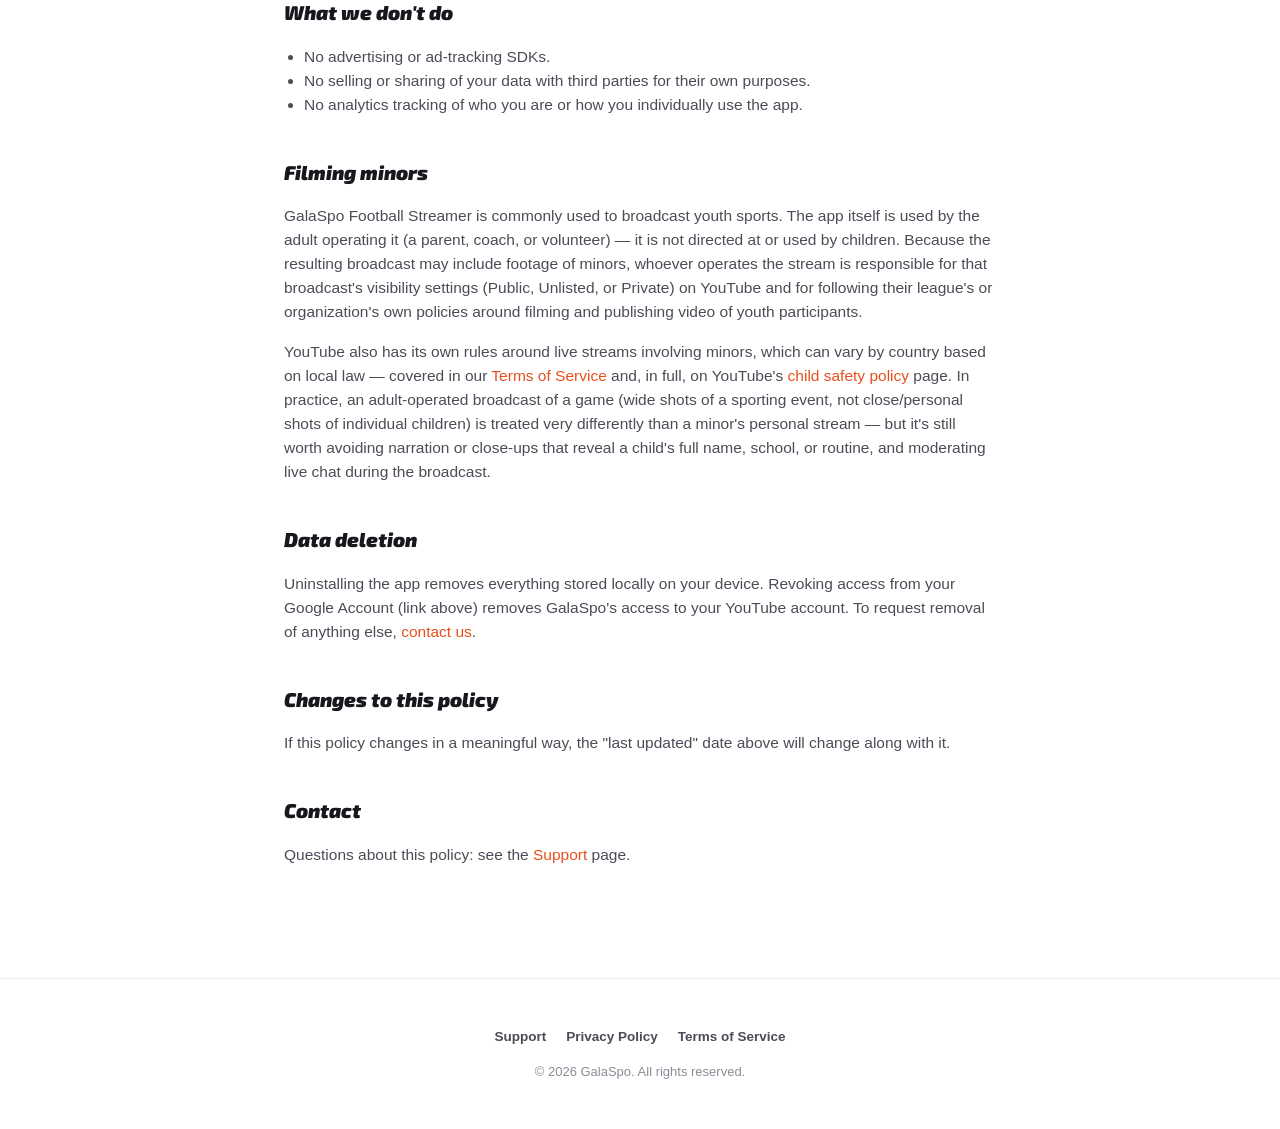
==== commit 60787c00: "Add data protection disclosures for YouTube OAuth data Google's verification review flagged the priv" ====
--- a/privacy.html
+++ b/privacy.html
@@ -67,6 +67,41 @@
     page.
   </p>
 
+  <h2>How we protect your YouTube data</h2>
+  <p>
+    All communication between the app and Google's/YouTube's servers is
+    made over HTTPS/TLS — nothing is sent in the clear.
+  </p>
+  <p>
+    Your OAuth access and refresh tokens — the credentials that let the
+    app act on your YouTube channel — are stored exclusively in Apple's
+    iOS Keychain, never in plain app storage, <code>UserDefaults</code>,
+    or unencrypted device backups. Keychain items are encrypted at rest
+    by the device's hardware, are scoped to this app only (no other app
+    on the device can read them), and are set to unlock only after the
+    device has been unlocked at least once since restart. GalaSpo does
+    not operate a server of its own that receives, stores, or has access
+    to these tokens, your channel data, or your stream content — the app
+    talks directly, device-to-Google, and nothing YouTube-related passes
+    through or is retained on infrastructure we control.
+  </p>
+  <p>
+    Because YouTube account access is a sensitive/restricted scope,
+    GalaSpo's use and transfer of information received from Google APIs
+    adheres to the
+    <a href="https://developers.google.com/terms/api-services-user-data-policy" target="_blank" rel="noopener">Google API Services User Data Policy</a>,
+    including the Limited Use requirements: this data is used only to
+    provide the live-broadcast features described above, is never used
+    for serving ads, and is never sold, shared, or transferred to third
+    parties.
+  </p>
+  <p>
+    Deleting the app removes these Keychain-stored tokens along with
+    everything else stored locally — see <a href="#data-deletion">Data
+    deletion</a> below — and you can revoke access at any time from your
+    Google Account, as noted above.
+  </p>
+
   <h2>What's stored, and where</h2>
   <p>
     Match setup — team names, colors, logos, schedule details, and your
@@ -107,7 +142,7 @@
     broadcast.
   </p>
 
-  <h2>Data deletion</h2>
+  <h2 id="data-deletion">Data deletion</h2>
   <p>
     Uninstalling the app removes everything stored locally on your device.
     Revoking access from your Google Account (link above) removes GalaSpo's
